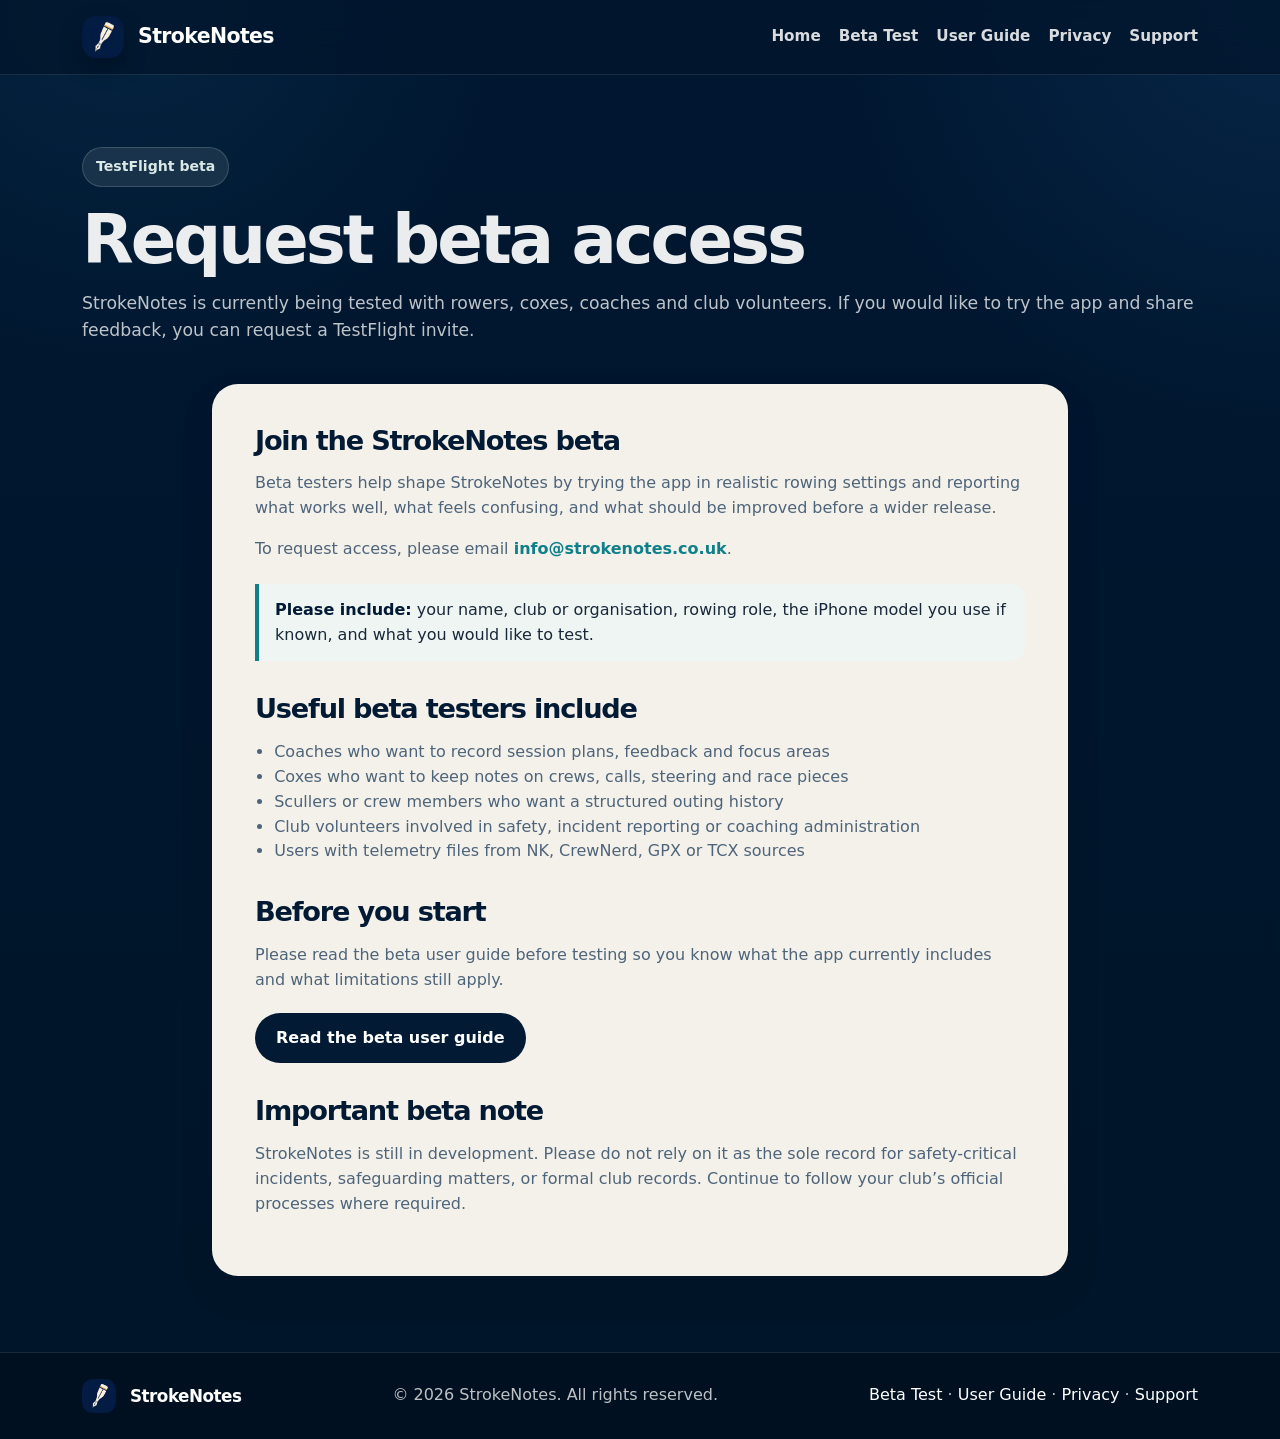
==== beta.html @ 23e633f8 "Add files via upload" ====
<!doctype html>
<html lang="en-GB">
<head>
  <meta charset="utf-8">
  <meta name="viewport" content="width=device-width, initial-scale=1">
  <meta name="theme-color" content="#021a33">
  <title>Request Beta Access — StrokeNotes</title>
  <meta name="description" content="Request TestFlight beta access for StrokeNotes, the rowing session log app for coaches, coxes and crews.">
  <link rel="stylesheet" href="styles.css">
</head>
<body>
  <header class="site-header">
    <nav class="nav" aria-label="Main navigation">
      <a class="brand" href="index.html" aria-label="StrokeNotes home">
        <span class="logo-mark" aria-hidden="true"><img src="logo.png" alt=""></span>
        <span>StrokeNotes</span>
      </a>
      <div class="nav-links">
        <a href="index.html">Home</a>
        <a href="beta.html">Beta Test</a>
        <a href="guide.html">User Guide</a>
        <a href="privacy.html">Privacy</a>
        <a href="support.html">Support</a>
      </div>
    </nav>
  </header>

  <main>
    <section class="page-hero">
      <span class="kicker">TestFlight beta</span>
      <h1>Request beta access</h1>
      <p>StrokeNotes is currently being tested with rowers, coxes, coaches and club volunteers. If you would like to try the app and share feedback, you can request a TestFlight invite.</p>
    </section>

    <section class="content-wrap">
      <article class="content-card beta-card">
        <h2>Join the StrokeNotes beta</h2>
        <p>Beta testers help shape StrokeNotes by trying the app in realistic rowing settings and reporting what works well, what feels confusing, and what should be improved before a wider release.</p>

        <p>To request access, please email <strong><a href="mailto:info@strokenotes.co.uk?subject=StrokeNotes%20beta%20test%20request&body=Hi%20StrokeNotes%2C%0A%0AI%27d%20like%20to%20request%20access%20to%20the%20StrokeNotes%20TestFlight%20beta.%0A%0AName%3A%0ARowing%20club%20or%20organisation%3A%0ARole%20%28coach%2C%20cox%2C%20rower%2C%20club%20volunteer%2C%20other%29%3A%0ADevice%20%28if%20known%29%3A%0AWhat%20you%27d%20like%20to%20test%3A%0A%0AThanks%2C">info@strokenotes.co.uk</a></strong>.</p>

        <div class="notice">
          <strong>Please include:</strong> your name, club or organisation, rowing role, the iPhone model you use if known, and what you would like to test.
        </div>

        <h2>Useful beta testers include</h2>
        <ul>
          <li>Coaches who want to record session plans, feedback and focus areas</li>
          <li>Coxes who want to keep notes on crews, calls, steering and race pieces</li>
          <li>Scullers or crew members who want a structured outing history</li>
          <li>Club volunteers involved in safety, incident reporting or coaching administration</li>
          <li>Users with telemetry files from NK, CrewNerd, GPX or TCX sources</li>
        </ul>

        <h2>Before you start</h2>
        <p>Please read the beta user guide before testing so you know what the app currently includes and what limitations still apply.</p>

        <p><a class="button inline-button" href="guide.html">Read the beta user guide</a></p>

        <h2>Important beta note</h2>
        <p>StrokeNotes is still in development. Please do not rely on it as the sole record for safety-critical incidents, safeguarding matters, or formal club records. Continue to follow your club’s official processes where required.</p>
      </article>
    </section>
  </main>

  <footer class="footer">
    <div class="footer-inner">
      <a class="brand" href="index.html"><span class="logo-mark" aria-hidden="true"><img src="logo.png" alt=""></span><span>StrokeNotes</span></a>
      <div>© <span id="year"></span> StrokeNotes. All rights reserved.</div>
      <div><a href="beta.html">Beta Test</a> · <a href="guide.html">User Guide</a> · <a href="privacy.html">Privacy</a> · <a href="support.html">Support</a></div>
    </div>
  </footer>
  <script>document.getElementById('year').textContent = new Date().getFullYear();</script>
</body>
</html>
---- styles.css ----
:root {
  --navy: #021a33;
  --navy-2: #07264a;
  --navy-3: #123a63;
  --paper: #f4f1ea;
  --paper-2: #ebe7de;
  --mist: #d7e1de;
  --mist-2: #c8d7d3;
  --teal: #0f7f8a;
  --teal-soft: #dbe8e4;
  --green: #0f6a47;
  --red: #c43a35;
  --slate: #4e647a;
  --ink: #19283a;
  --line: rgba(6, 34, 58, 0.12);
  --line-soft: rgba(255,255,255,0.10);
  --shadow-lg: 0 24px 60px rgba(0, 0, 0, 0.28);
  --shadow-md: 0 16px 32px rgba(5, 20, 35, 0.15);
  --radius-xl: 34px;
  --radius-lg: 26px;
  --radius-md: 20px;
  --radius-sm: 14px;
  --max: 1160px;
}

* { box-sizing: border-box; }
html { scroll-behavior: smooth; }
body {
  margin: 0;
  font-family: Inter, ui-sans-serif, system-ui, -apple-system, BlinkMacSystemFont, "Segoe UI", sans-serif;
  line-height: 1.55;
  color: rgba(255,255,255,0.92);
  background:
    radial-gradient(circle at top right, rgba(21, 70, 119, 0.32), transparent 28rem),
    radial-gradient(circle at 10% 0%, rgba(26, 95, 136, 0.18), transparent 24rem),
    linear-gradient(180deg, #001731 0%, #001528 100%);
}

a { color: inherit; text-decoration: none; }
a:hover { text-decoration: underline; }
img { max-width: 100%; display: block; }

.site-header {
  position: sticky;
  top: 0;
  z-index: 20;
  backdrop-filter: blur(16px);
  background: rgba(2, 22, 44, 0.72);
  border-bottom: 1px solid var(--line-soft);
}

.nav {
  max-width: var(--max);
  margin: 0 auto;
  padding: 16px 22px;
  display: flex;
  align-items: center;
  justify-content: space-between;
  gap: 24px;
}

.brand {
  display: inline-flex;
  align-items: center;
  gap: 14px;
  color: #fff;
  font-weight: 800;
  letter-spacing: -0.03em;
  font-size: 1.28rem;
}

.logo-mark {
  width: 42px;
  height: 42px;
  border-radius: 14px;
  overflow: hidden;
  box-shadow: 0 10px 24px rgba(0, 0, 0, 0.24);
  flex: 0 0 auto;
}
.logo-mark img { width: 100%; height: 100%; object-fit: cover; }

.nav-links {
  display: flex;
  align-items: center;
  gap: 18px;
  font-size: 0.95rem;
  font-weight: 650;
}
.nav-links a { color: rgba(255,255,255,0.85); }
.nav-links a:hover { color: #fff; text-decoration: none; }

.hero,
.section,
.page-hero,
.content-wrap,
.footer-inner {
  max-width: var(--max);
  margin: 0 auto;
}

.hero {
  padding: 62px 22px 52px;
  display: grid;
  grid-template-columns: minmax(0, 1fr) minmax(350px, 490px);
  gap: 46px;
  align-items: center;
}

.kicker {
  display: inline-flex;
  align-items: center;
  padding: 8px 13px;
  border-radius: 999px;
  background: rgba(216, 231, 226, 0.10);
  border: 1px solid rgba(216, 231, 226, 0.18);
  color: #dbe9e6;
  font-weight: 760;
  font-size: 0.88rem;
}

h1, h2, h3 {
  margin: 0;
  letter-spacing: -0.045em;
  line-height: 1.06;
}

.hero h1 {
  margin-top: 22px;
  font-size: clamp(2.9rem, 6vw, 5.2rem);
  max-width: 10ch;
}

.hero p {
  margin: 20px 0 0;
  color: rgba(255,255,255,0.78);
  font-size: clamp(1.08rem, 2vw, 1.22rem);
  max-width: 38rem;
}

.cta-row {
  display: flex;
  flex-wrap: wrap;
  gap: 14px;
  margin-top: 28px;
}

.button {
  display: inline-flex;
  align-items: center;
  justify-content: center;
  min-height: 46px;
  padding: 12px 20px;
  border-radius: 999px;
  font-weight: 800;
  border: 1px solid transparent;
  transition: transform 0.15s ease, background 0.15s ease;
}
.button:hover { text-decoration: none; transform: translateY(-1px); }
.button.primary { background: var(--paper); color: var(--navy); box-shadow: var(--shadow-md); }
.button.secondary { background: transparent; color: #fff; border-color: rgba(255,255,255,0.22); }

.hero-points {
  display: grid;
  grid-template-columns: 1fr;
  gap: 12px;
  margin-top: 30px;
}
.point-card {
  background: rgba(255,255,255,0.06);
  border: 1px solid rgba(255,255,255,0.10);
  border-radius: var(--radius-md);
  padding: 16px 18px;
}
.point-card strong { display: block; margin-bottom: 4px; color: #fff; }
.point-card span { color: rgba(255,255,255,0.74); font-size: 0.98rem; }

.device-wrap { position: relative; }
.device-wrap::before {
  content: "";
  position: absolute;
  inset: auto 12% -4% 12%;
  height: 38px;
  background: radial-gradient(ellipse at center, rgba(0,0,0,0.42), transparent 70%);
  filter: blur(12px);
}
.device-shell {
  position: relative;
  border-radius: 42px;
  padding: 14px;
  background: linear-gradient(180deg, #11345a 0%, #03192e 100%);
  box-shadow: var(--shadow-lg);
  border: 1px solid rgba(255,255,255,0.14);
}
.device-shell::before {
  content: "";
  position: absolute;
  top: 10px;
  left: 50%;
  width: 32%;
  height: 18px;
  transform: translateX(-50%);
  border-radius: 0 0 16px 16px;
  background: rgba(0,0,0,0.38);
}
.device-shot {
  width: 100%;
  border-radius: 30px;
  border: 1px solid rgba(255,255,255,0.10);
}

.section {
  padding: 26px 22px 74px;
}

.section-header {
  margin-bottom: 26px;
}
.section-header.narrow { max-width: 760px; }
.section-header h2 { font-size: clamp(2rem, 4.2vw, 3.35rem); }
.section-header p { margin: 14px 0 0; font-size: 1.06rem; }
.light-text p { color: rgba(255,255,255,0.72); }

.grid {
  display: grid;
  grid-template-columns: repeat(3, 1fr);
  gap: 18px;
}

.feature-card,
.content-card {
  background: var(--paper);
  color: var(--ink);
  border-radius: var(--radius-lg);
  border: 1px solid rgba(255,255,255,0.10);
  box-shadow: var(--shadow-md);
}

.feature-card {
  padding: 24px;
}
.feature-card h3 { font-size: 1.3rem; color: var(--navy); margin-bottom: 10px; }
.feature-card p { color: var(--slate); margin: 0; }
.icon-pill {
  display: inline-flex;
  align-items: center;
  justify-content: center;
  min-width: 48px;
  height: 34px;
  padding: 0 12px;
  border-radius: 999px;
  background: var(--teal-soft);
  color: var(--teal);
  font-weight: 800;
  font-size: 0.85rem;
  margin-bottom: 16px;
}

.page-hero {
  padding: 72px 22px 22px;
}
.page-hero h1 {
  margin-top: 18px;
  font-size: clamp(2.6rem, 6vw, 4.2rem);
}
.page-hero p {
  margin: 14px 0 0;
  color: rgba(255,255,255,0.74);
  font-size: 1.08rem;
}

.content-wrap {
  padding: 18px 22px 76px;
  max-width: 900px;
}
.content-card {
  padding: clamp(24px, 5vw, 42px);
}
.content-card h2 {
  font-size: 1.7rem;
  color: var(--navy);
  margin: 34px 0 12px;
}
.content-card h2:first-child { margin-top: 0; }
.content-card p,
.content-card li { color: var(--slate); }
.content-card ul { padding-left: 1.2rem; }
.content-card strong { color: var(--navy); }
.content-card a { color: var(--teal); }

.notice {
  margin: 22px 0;
  border-left: 4px solid var(--teal);
  background: #eef5f2;
  color: var(--ink);
  padding: 14px 16px;
  border-radius: 0 14px 14px 0;
}

.footer {
  border-top: 1px solid var(--line-soft);
  background: rgba(0, 12, 24, 0.5);
}
.footer-inner {
  padding: 26px 22px;
  display: flex;
  justify-content: space-between;
  gap: 18px;
  align-items: center;
  flex-wrap: wrap;
  color: rgba(255,255,255,0.74);
}
.footer a { color: #fff; }
.footer .brand { font-size: 1.05rem; }
.footer .logo-mark { width: 34px; height: 34px; border-radius: 11px; box-shadow: none; }

@media (max-width: 940px) {
  .hero { grid-template-columns: 1fr; }
  .device-wrap { max-width: 520px; }
  .grid { grid-template-columns: 1fr; }
}

@media (max-width: 640px) {
  .nav { padding: 14px 16px; align-items: flex-start; }
  .nav-links { gap: 12px; font-size: 0.88rem; flex-wrap: wrap; justify-content: flex-end; }
  .brand { font-size: 1.08rem; }
  .logo-mark { width: 38px; height: 38px; border-radius: 12px; }
  .hero,
  .section,
  .page-hero,
  .content-wrap,
  .footer-inner { padding-left: 16px; padding-right: 16px; }
  .hero { padding-top: 44px; }
  .device-shell { border-radius: 32px; padding: 10px; }
  .device-shot { border-radius: 24px; }
}




.button.ghost {
  color: rgba(255,255,255,0.9);
  background: rgba(255,255,255,0.08);
  border-color: rgba(255,255,255,0.14);
}


/* Guide page layout cleanup */
.guide-layout {
  max-width: var(--max);
  margin: 0 auto;
  padding: 28px 22px 86px;
  display: grid;
  grid-template-columns: minmax(250px, 300px) minmax(0, 1fr);
  gap: 28px;
  align-items: start;
}

.guide-toc {
  position: sticky;
  top: 88px;
  background: rgba(255,255,255,0.07);
  border: 1px solid rgba(255,255,255,0.13);
  border-radius: var(--radius-lg);
  padding: 20px 22px;
  max-height: calc(100vh - 112px);
  overflow: auto;
  box-shadow: 0 16px 34px rgba(0, 0, 0, 0.18);
}

.guide-toc strong {
  display: block;
  color: #fff;
  margin-bottom: 14px;
  font-size: 1.05rem;
}

.guide-toc a {
  display: block;
  color: rgba(255,255,255,0.76);
  font-size: 0.95rem;
  line-height: 1.25;
  padding: 10px 0;
  border-top: 1px solid rgba(255,255,255,0.08);
}

.guide-toc a:hover {
  color: #fff;
  text-decoration: none;
}

.guide-card {
  padding: clamp(30px, 4.2vw, 58px);
  border-radius: 32px;
  max-width: 100%;
}

.guide-card > h1:first-child {
  display: none;
}

.guide-card h1 {
  font-size: 2rem;
  color: var(--navy);
  margin: 0 0 22px;
}

.guide-card h2 {
  font-size: clamp(1.55rem, 2.2vw, 2.05rem);
  color: var(--navy);
  margin: 42px 0 14px;
  padding-top: 8px;
}

.guide-card h2:first-child,
.guide-card > h2:first-of-type {
  margin-top: 0;
}

.guide-card h3 {
  font-size: 1.22rem;
  color: var(--navy-3);
  margin: 28px 0 10px;
  letter-spacing: -0.025em;
}

.guide-card p {
  margin: 0 0 15px;
  max-width: 72ch;
}

.guide-card ul,
.guide-card ol {
  margin: 10px 0 22px;
  padding-left: 1.4rem;
  max-width: 72ch;
}

.guide-card li {
  margin: 5px 0;
}

.guide-card blockquote {
  margin: 18px 0 24px;
  padding: 16px 18px;
  background: #eef5f2;
  border-left: 4px solid var(--teal);
  border-radius: 0 14px 14px 0;
  max-width: 72ch;
}

.guide-card blockquote p {
  margin: 0;
  color: var(--ink);
}

.guide-card .guide-rule,
.guide-card hr {
  display: none;
}

@media (max-width: 940px) {
  .guide-layout {
    grid-template-columns: 1fr;
    padding-top: 10px;
  }

  .guide-toc {
    position: static;
    max-height: none;
    display: grid;
    grid-template-columns: repeat(2, minmax(0, 1fr));
    column-gap: 18px;
  }

  .guide-toc strong {
    grid-column: 1 / -1;
  }
}

@media (max-width: 640px) {
  .guide-layout {
    padding-left: 16px;
    padding-right: 16px;
  }

  .guide-toc {
    grid-template-columns: 1fr;
  }

  .guide-card {
    border-radius: 24px;
    padding: 26px 20px;
  }
}


.beta-card .inline-button {
  margin-top: 4px;
  background: var(--navy);
  color: #fff;
  box-shadow: none;
}

.beta-card .inline-button:hover {
  text-decoration: none;
}
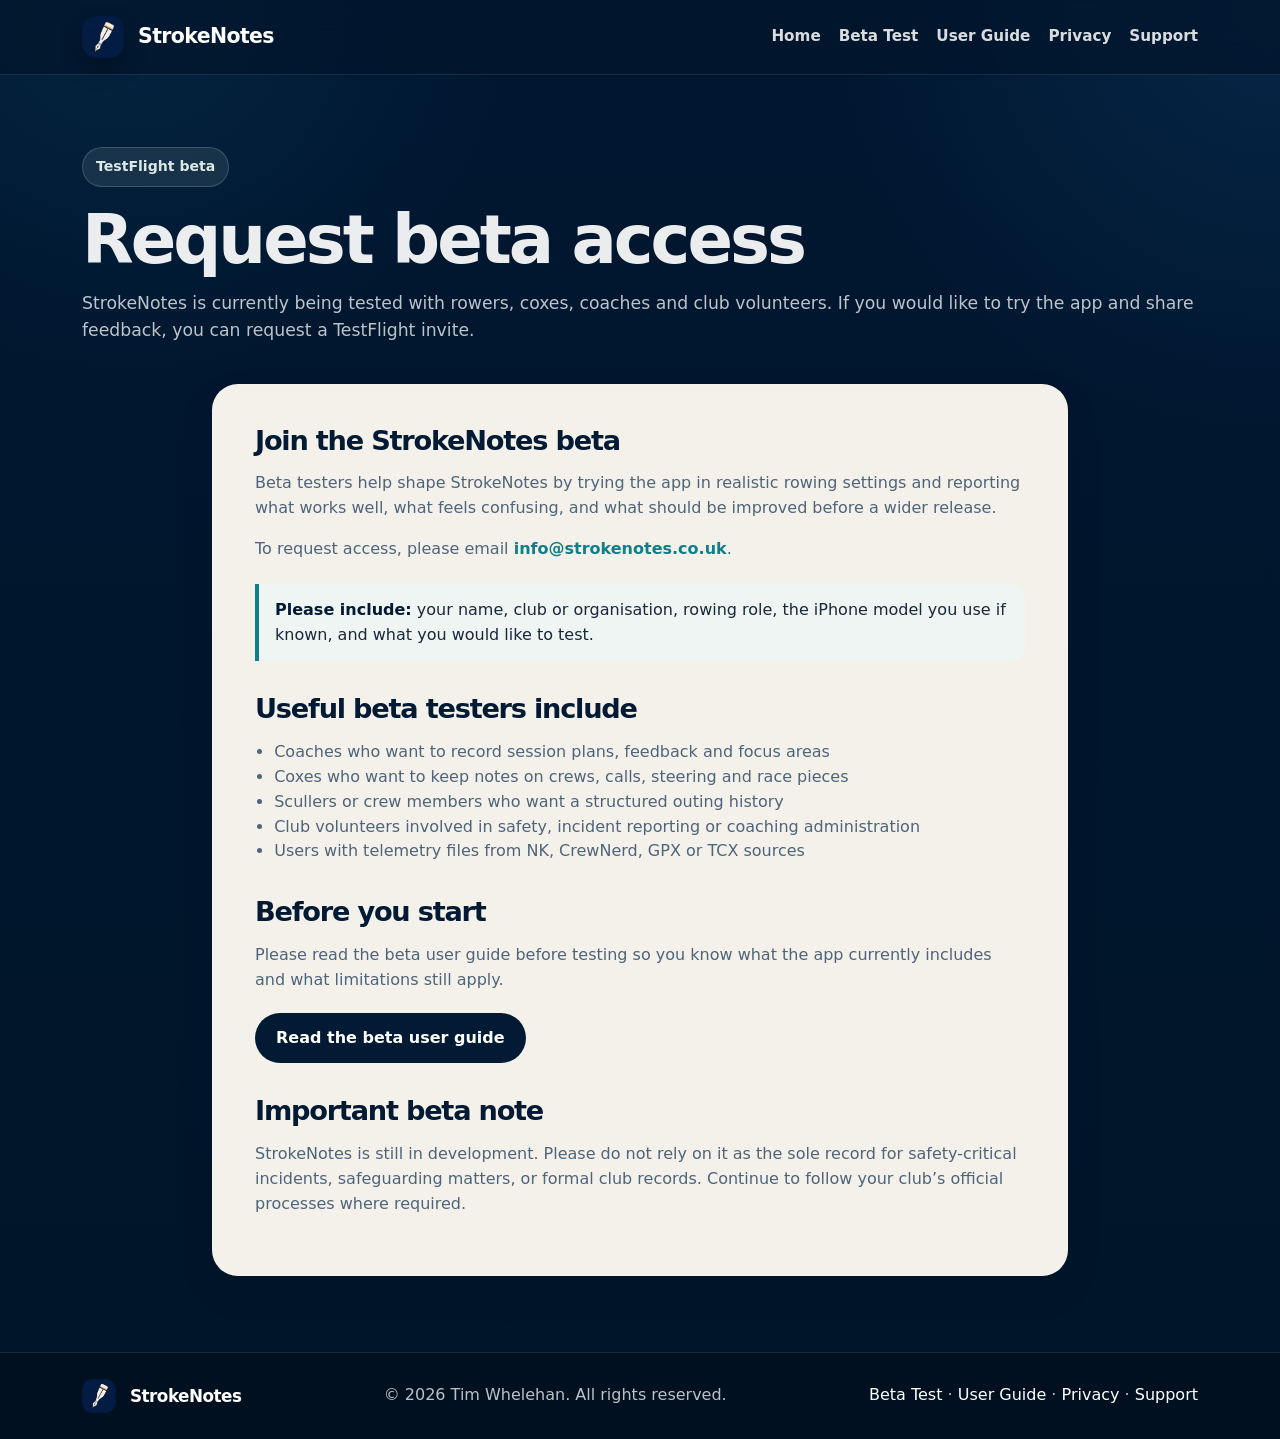
==== commit eda81be4: "Update beta.html" ====
--- a/beta.html
+++ b/beta.html
@@ -66,7 +66,7 @@
   <footer class="footer">
     <div class="footer-inner">
       <a class="brand" href="index.html"><span class="logo-mark" aria-hidden="true"><img src="logo.png" alt=""></span><span>StrokeNotes</span></a>
-      <div>© <span id="year"></span> StrokeNotes. All rights reserved.</div>
+      <div>© <span id="year"></span> Tim Whelehan. All rights reserved.</div>
       <div><a href="beta.html">Beta Test</a> · <a href="guide.html">User Guide</a> · <a href="privacy.html">Privacy</a> · <a href="support.html">Support</a></div>
     </div>
   </footer>
